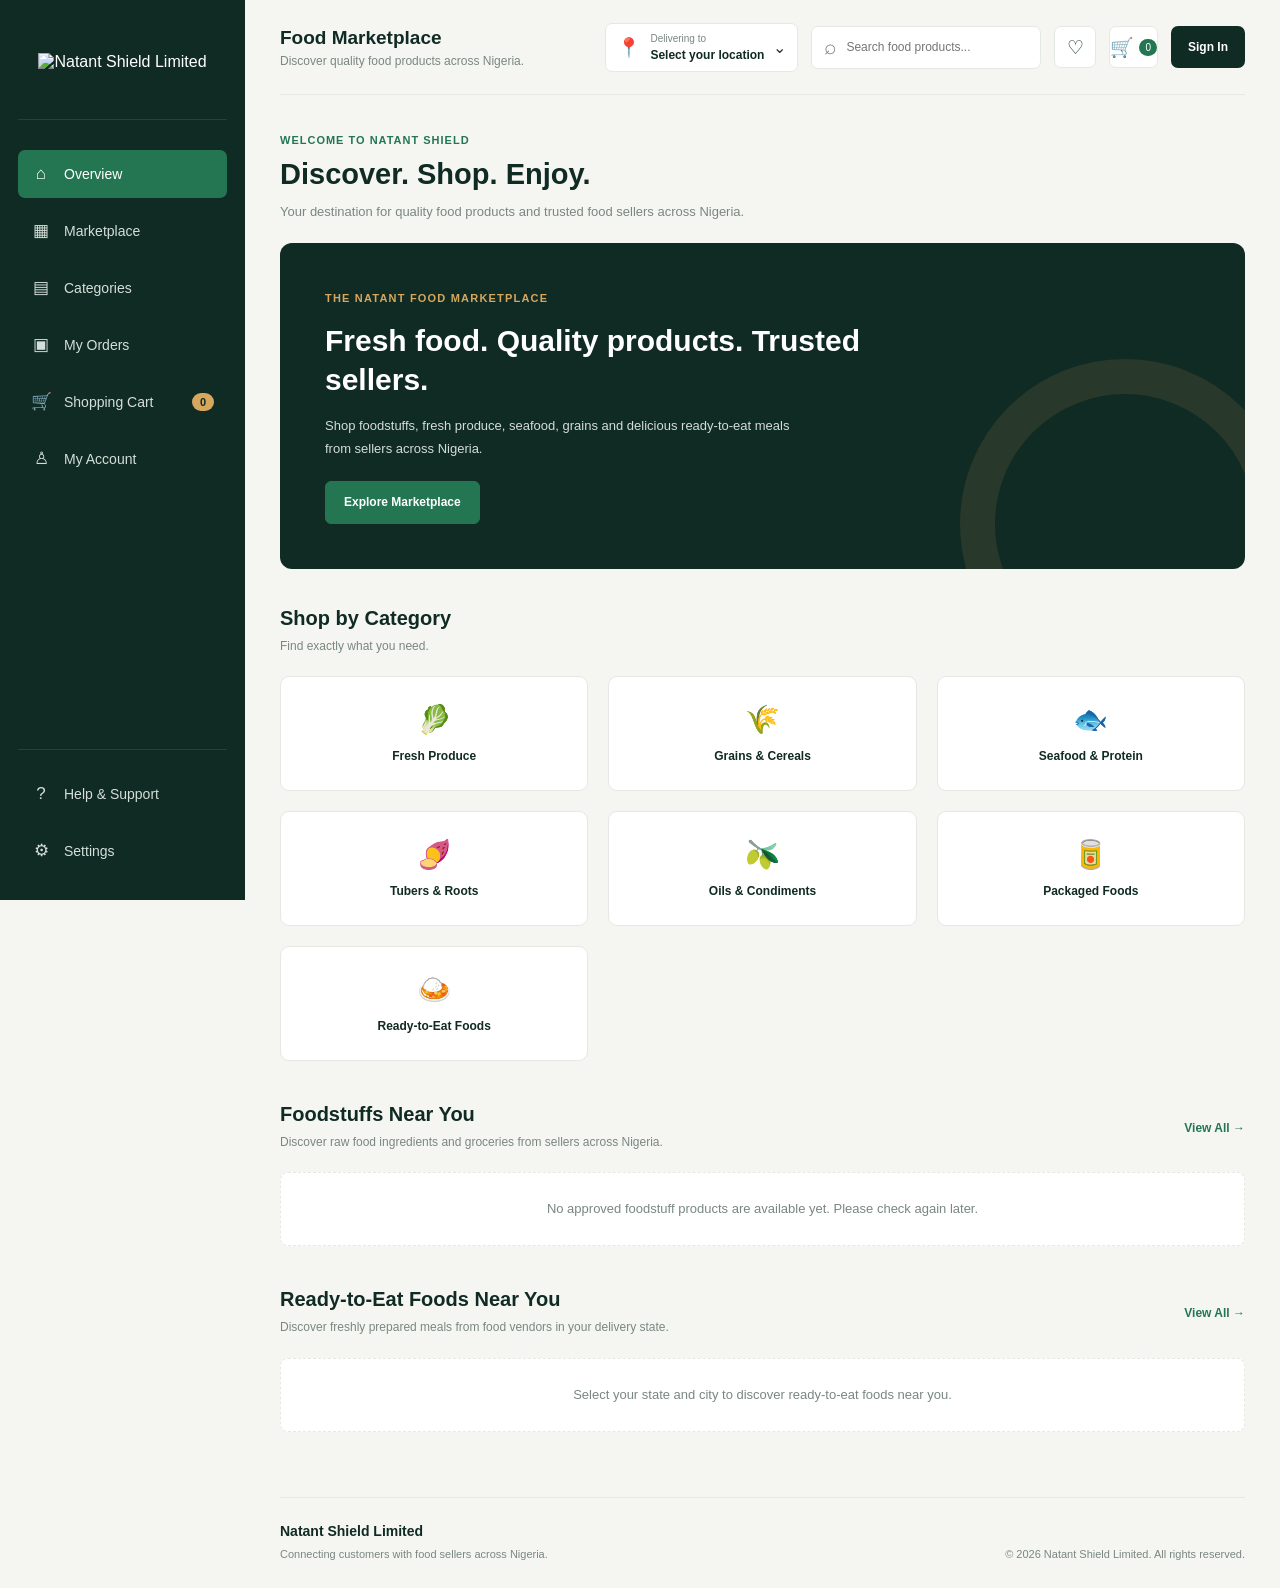
==== index.html @ 975fc5e2 "first commit" ====
<!DOCTYPE html>
<html lang="en">

<head>
    <meta charset="UTF-8">
    <meta name="viewport" content="width=device-width, initial-scale=1.0">

    <meta
        name="description"
        content="Natant Shield Limited connects customers with food sellers across Nigeria."
    >

    <title>Natant Shield Limited | Food Marketplace</title>

    <link rel="stylesheet" href="Shared/style.css">
</head>

<body>

    <!-- =====================================
         SIDEBAR
    ====================================== -->

    <aside class="sidebar" id="sidebar">

        <div class="logo">
            <a href="index.html">
                <img
                    src="assets/logo.png"
                    alt="Natant Shield Limited"
                >
            </a>
        </div>


        <nav class="sidebar-navigation">

            <a href="#home" class="nav-link active">
                <span>⌂</span>
                Overview
            </a>

            <a href="#marketplace" class="nav-link">
                <span>▦</span>
                Marketplace
            </a>

            <a href="#categories" class="nav-link">
                <span>▤</span>
                Categories
            </a>

            <a href="#orders" class="nav-link">
                <span>▣</span>
                My Orders
            </a>

            <a href="#cart" class="nav-link">
                <span>🛒</span>
                Shopping Cart
                <span class="cart-count" id="sidebarCartCount">0</span>
            </a>

            <a href="#account" class="nav-link">
                <span>♙</span>
                My Account
            </a>

        </nav>


        <div class="sidebar-bottom">

            <a href="#help" class="nav-link">
                <span>?</span>
                Help & Support
            </a>

            <a href="#settings" class="nav-link">
                <span>⚙</span>
                Settings
            </a>

        </div>

    </aside>



    <!-- =====================================
         MAIN CONTENT
    ====================================== -->

    <main class="main-content" id="home">


        <!-- =================================
             TOPBAR
        ================================== -->

        <header class="topbar">

            <div class="topbar-heading">

                <h2>Food Marketplace</h2>

                <p>
                    Discover quality food products across Nigeria.
                </p>

            </div>


            <div class="topbar-actions">


                <!-- DELIVERY LOCATION -->

                <button
                    type="button"
                    class="location-button"
                    id="locationButton"
                >

                    <span class="location-icon">📍</span>

                    <span class="location-information">

                        <small>Delivering to</small>

                        <strong id="currentLocationText">
                            Select location
                        </strong>

                    </span>

                    <span>⌄</span>

                </button>


                <!-- SEARCH -->

                <div class="search-box">

                    <span>⌕</span>

                    <input
                        type="search"
                        id="searchInput"
                        placeholder="Search food products..."
                        autocomplete="off"
                    >

                </div>


                <!-- WISHLIST -->

                <button
                    type="button"
                    class="icon-button"
                    id="wishlistButton"
                    aria-label="Wishlist"
                >
                    ♡
                </button>


                <!-- CART -->

                <button
                    type="button"
                    class="cart-button"
                    id="cartButton"
                >

                    🛒

                    <span id="cartCount">0</span>

                </button>


                <!-- ACCOUNT -->

                <button
                    type="button"
                    class="account-button"
                    id="accountButton"
                >
                    Sign In
                </button>


            </div>

        </header>



        <!-- =================================
             LOCATION SELECTION
        ================================== -->

        <section
            class="location-panel"
            id="locationPanel"
            hidden
        >

            <div class="location-panel-heading">

                <div>

                    <h2>Choose Your Delivery Location</h2>

                    <p>
                        Select where you want your food delivered.
                    </p>

                </div>

                <button
                    type="button"
                    id="closeLocationPanel"
                    aria-label="Close location panel"
                >
                    ✕
                </button>

            </div>


            <div class="location-form">

                <div class="form-group">

                    <label for="locationState">
                        State
                    </label>

                    <select id="locationState">

                        <option value="">
                            Select your state
                        </option>

                    </select>

                </div>


                <div class="form-group">

                    <label for="locationCity">
                        City / Town
                    </label>

                    <input
                        type="text"
                        id="locationCity"
                        placeholder="Enter your city or town"
                    >

                </div>


                <button
                    type="button"
                    class="primary-button"
                    id="saveLocationButton"
                >
                    Save Location
                </button>


                <button
                    type="button"
                    class="secondary-button"
                    id="detectLocationButton"
                >
                    📍 Detect My Location
                </button>

            </div>


            <p
                id="locationMessage"
                class="location-message"
            ></p>


            <p class="location-privacy-note">

                Your location will only be accessed with your permission.
                You can also enter your delivery destination manually.

            </p>

        </section>



        <!-- =================================
             SEARCH RESULTS
        ================================== -->

        <section
            class="search-results page-section"
            id="searchResults"
            hidden
        >

            <div class="section-heading">

                <div>

                    <h2>Search Results</h2>

                    <p id="searchMessage">
                        Products matching your search.
                    </p>

                </div>

                <button
                    type="button"
                    class="text-button"
                    id="clearSearchButton"
                >
                    Clear Search
                </button>

            </div>


            <div
                class="product-grid"
                id="searchProductGrid"
            ></div>


            <p
                class="empty-message"
                id="searchEmptyMessage"
                hidden
            >
                No matching food products were found.
            </p>

        </section>



        <!-- =================================
             CATEGORY RESULTS
        ================================== -->

        <section
            class="category-results page-section"
            id="categoryResults"
            hidden
        >

            <button
                type="button"
                class="back-button"
                id="backButton"
            >
                ← Back to Marketplace
            </button>


            <div class="section-heading">

                <div>

                    <h2 id="categoryTitle">
                        Food Category
                    </h2>

                    <p id="categoryDescription"></p>

                </div>

            </div>


            <div
                class="product-grid"
                id="categoryProductGrid"
            ></div>


            <p
                class="empty-message"
                id="categoryEmptyMessage"
                hidden
            >
                There are currently no products in this category.
            </p>

        </section>



        <!-- =================================
             PRODUCT DETAILS
        ================================== -->

        <section
            class="product-details page-section"
            id="productDetails"
            hidden
        >

            <button
                type="button"
                class="back-button"
                id="backFromDetails"
            >
                ← Back to Marketplace
            </button>


            <div class="details-container">

                <div
                    class="details-image"
                    id="detailsImage"
                ></div>


                <div class="details-information">

                    <span class="details-label">
                        PRODUCT INFORMATION
                    </span>


                    <h1 id="detailsName"></h1>


                    <h2 id="detailsPrice"></h2>


                    <p id="detailsDescription"></p>


                    <div class="seller-information">

                        <span>Sold by</span>

                        <strong id="detailsSeller"></strong>

                    </div>


                    <div class="seller-information">

                        <span>Seller's location</span>

                        <strong id="detailsLocation"></strong>

                    </div>


                    <div class="quantity-area">

                        <label for="productQuantity">
                            Quantity
                        </label>

                        <input
                            type="number"
                            id="productQuantity"
                            min="1"
                            value="1"
                        >

                    </div>


                    <button
                        type="button"
                        class="primary-button"
                        id="addToCartButton"
                    >
                        Add to Cart
                    </button>


                    <button
                        type="button"
                        class="secondary-button"
                        id="visitSellerShopButton"
                    >
                        Visit Seller's Shop
                    </button>


                    <p
                        id="cartFeedback"
                        class="cart-feedback"
                    ></p>

                </div>

            </div>

        </section>



        <!-- =================================
             SHOPPING CART
        ================================== -->

        <section
            class="cart-page page-section"
            id="cartPage"
            hidden
        >

            <button
                type="button"
                class="back-button"
                id="backFromCart"
            >
                ← Back to Marketplace
            </button>


            <h2>Shopping Cart</h2>


            <p class="page-description">
                Review the food products you have selected.
            </p>


            <div id="cartItems"></div>


            <div id="cartSummary"></div>

        </section>



        <!-- =================================
             CHECKOUT
        ================================== -->

        <section
            class="checkout-page page-section"
            id="checkoutPage"
            hidden
        >

            <button
                type="button"
                class="back-button"
                id="backFromCheckout"
            >
                ← Back to Shopping Cart
            </button>


            <h2>Checkout</h2>


            <p class="page-description">
                Provide your details to continue with your order.
            </p>


            <form
                id="checkoutForm"
                class="checkout-layout"
            >

                <div class="checkout-form-card">

                    <h3>Customer Information</h3>


                    <label for="customerName">
                        Full Name
                    </label>

                    <input
                        type="text"
                        id="customerName"
                        required
                        placeholder="Enter your full name"
                    >


                    <label for="customerPhone">
                        Phone Number
                    </label>

                    <input
                        type="tel"
                        id="customerPhone"
                        required
                        placeholder="Enter your phone number"
                    >


                    <h3 class="delivery-heading">
                        Delivery Address
                    </h3>


                    <label for="deliveryState">
                        Delivery State
                    </label>

                    <select
                        id="deliveryState"
                        required
                    >

                        <option value="">
                            Select your state
                        </option>

                    </select>


                    <label for="deliveryCity">
                        City / Town
                    </label>

                    <input
                        type="text"
                        id="deliveryCity"
                        required
                        placeholder="Enter your city or town"
                    >


                    <label for="deliveryAddress">
                        Full Delivery Address
                    </label>

                    <textarea
                        id="deliveryAddress"
                        rows="4"
                        required
                        placeholder="Enter your delivery address"
                    ></textarea>


                    <button
                        type="submit"
                        class="primary-button place-order-button"
                    >
                        Continue with Order
                    </button>


                    <p
                        id="checkoutMessage"
                        class="checkout-message"
                    ></p>

                </div>



                <!-- ORDER SUMMARY -->

                <div class="checkout-summary-card">

                    <h3>Order Summary</h3>


                    <div id="checkoutOrderItems"></div>


                    <div id="checkoutOrderTotal"></div>


                    <div class="waybill-notice">

                        <strong>Delivery Charge</strong>

                        <p>
                            The delivery charge will be calculated
                            using Natant Shield's delivery pricing rules.
                        </p>

                        <span>
                            Delivery charge: Pending calculation
                        </span>

                    </div>

                </div>

            </form>

        </section>



        <!-- =================================
             ORDER CONFIRMATION
        ================================== -->

        <section
            class="order-confirmation-page page-section"
            id="orderConfirmationPage"
            hidden
        >

            <div class="order-confirmation-card">

                <div class="confirmation-icon">
                    ✓
                </div>


                <h2>Order Details Received</h2>


                <p id="orderConfirmationMessage"></p>


                <p class="confirmation-note">
                    Your order will be processed according to
                    Natant Shield's order and delivery procedures.
                </p>


                <button
                    type="button"
                    class="primary-button"
                    id="continueAfterOrder"
                >
                    Continue Shopping
                </button>

            </div>

        </section>



        <!-- =================================
             HOMEPAGE
        ================================== -->

        <div id="homepageContent">


            <!-- WELCOME SECTION -->

            <section class="welcome" id="welcomeSection">

                <div>

                    <span class="welcome-label">
                        WELCOME TO NATANT SHIELD
                    </span>


                    <h1>
                        Discover. Shop. Enjoy.
                    </h1>


                    <p>
                        Your destination for quality food products
                        and trusted food sellers across Nigeria.
                    </p>

                </div>

            </section>



            <!-- HERO SECTION -->

            <section class="hero" id="heroSection">

                <div class="hero-text">

                    <span>
                        THE NATANT FOOD MARKETPLACE
                    </span>


                    <h1>
                        Fresh food. Quality products. Trusted sellers.
                    </h1>


                    <p>
                        Shop foodstuffs, fresh produce, seafood,
                        grains and delicious ready-to-eat meals
                        from sellers across Nigeria.
                    </p>


                    <button
                        type="button"
                        class="primary-button"
                        id="exploreButton"
                    >
                        Explore Marketplace
                    </button>

                </div>

            </section>



            <!-- =================================
                 FOOD CATEGORIES
            ================================== -->

            <section
                class="categories"
                id="categories"
            >

                <div class="section-heading">

                    <div>

                        <h2>Shop by Category</h2>

                        <p>
                            Find exactly what you need.
                        </p>

                    </div>

                </div>


                <div class="category-grid">


                    <button
                        type="button"
                        class="category-card"
                        data-category="Fresh Produce"
                    >

                        <span>🥬</span>

                        <h3>Fresh Produce</h3>

                    </button>



                    <button
                        type="button"
                        class="category-card"
                        data-category="Grains & Cereals"
                    >

                        <span>🌾</span>

                        <h3>Grains & Cereals</h3>

                    </button>



                    <button
                        type="button"
                        class="category-card"
                        data-category="Seafood & Protein"
                    >

                        <span>🐟</span>

                        <h3>Seafood & Protein</h3>

                    </button>



                    <button
                        type="button"
                        class="category-card"
                        data-category="Tubers & Roots"
                    >

                        <span>🍠</span>

                        <h3>Tubers & Roots</h3>

                    </button>



                    <button
                        type="button"
                        class="category-card"
                        data-category="Oils & Condiments"
                    >

                        <span>🫒</span>

                        <h3>Oils & Condiments</h3>

                    </button>



                    <button
                        type="button"
                        class="category-card"
                        data-category="Packaged Foods"
                    >

                        <span>🥫</span>

                        <h3>Packaged Foods</h3>

                    </button>



                    <button
                        type="button"
                        class="category-card"
                        data-category="Ready-to-Eat Foods"
                    >

                        <span>🍛</span>

                        <h3>Ready-to-Eat Foods</h3>

                    </button>


                </div>

            </section>



            <!-- =================================
                 FOODSTUFFS NEAR YOU
                 RAW FOOD PRODUCTS
            ================================== -->

            <section
                class="featured"
                id="foodstuffsSection"
            >

                <div class="section-heading">

                    <div>

                        <h2>Foodstuffs Near You</h2>

                        <p>
                            Discover raw food ingredients and groceries
                            from sellers across Nigeria.
                        </p>

                    </div>


                    <button
                        type="button"
                        class="text-button"
                        id="viewAllFoodstuffs"
                    >
                        View All →
                    </button>

                </div>


                <div
                    class="product-grid"
                    id="foodstuffsProductGrid"
                >

                    <!-- PRODUCTS WILL BE LOADED HERE -->

                </div>


                <p
                    class="empty-message"
                    id="foodstuffsEmptyMessage"
                    hidden
                >
                    No foodstuffs are currently available.
                </p>

            </section>



            <!-- =================================
                 READY-TO-EAT FOODS
                 SAME-STATE SELLERS ONLY
            ================================== -->

            <section
                class="ready-foods-section"
                id="readyFoodsSection"
            >

                <div class="section-heading">

                    <div>

                        <h2>Ready-to-Eat Foods Near You</h2>

                        <p>
                            Discover freshly prepared meals
                            from food vendors in your delivery state.
                        </p>

                    </div>


                    <button
                        type="button"
                        class="text-button"
                        id="viewAllReadyFoods"
                    >
                        View All →
                    </button>

                </div>


                <div
                    class="product-grid"
                    id="readyFoodsProductGrid"
                >

                    <!-- READY-TO-EAT PRODUCTS WILL BE LOADED HERE -->

                </div>


                <p
                    class="empty-message"
                    id="readyFoodsEmptyMessage"
                >

                    Select your delivery location to discover
                    available ready-to-eat foods.

                </p>

            </section>


        </div>


        <!-- =================================
             FOOTER
        ================================== -->

        <footer class="main-footer">

            <div>

                <h3>Natant Shield Limited</h3>

                <p>
                    Connecting customers with food sellers across Nigeria.
                </p>

            </div>


            <p>
                &copy; 2026 Natant Shield Limited.
                All rights reserved.
            </p>

        </footer>


    </main>



    <!-- =====================================
         JAVASCRIPT FILES
    ====================================== -->

    <script src="Shared/data.js"></script>

    <script src="Shared/script.js"></script>

</body>

</html>
---- Shared/style.css ----
/* =========================================
   NATANT SHIELD LIMITED
   MAIN WEBSITE STYLESHEET
========================================= */


/* =========================================
   1. GLOBAL SETTINGS
========================================= */

* {
    margin: 0;
    padding: 0;
    box-sizing: border-box;
}

:root {
    --primary: #102A24;
    --secondary: #247653;
    --secondary-dark: #195C40;
    --gold: #D6A75D;

    --background: #F5F6F2;
    --white: #FFFFFF;
    --text: #26352F;
    --muted: #7A8780;
    --border: #E5E9E4;

    --danger: #C74B4B;

    --sidebar-width: 245px;
}

body {
    font-family: Arial, Helvetica, sans-serif;
    background: var(--background);
    color: var(--text);
    min-height: 100vh;
}

button,
input,
select,
textarea {
    font-family: inherit;
    font-size: inherit;
}

button {
    cursor: pointer;
}

button:focus-visible,
input:focus-visible,
select:focus-visible,
textarea:focus-visible,
a:focus-visible {
    outline: 2px solid var(--secondary);
    outline-offset: 3px;
}

a {
    text-decoration: none;
    color: inherit;
}

img {
    max-width: 100%;
}


/* =========================================
   2. SIDEBAR
========================================= */

.sidebar {
    width: var(--sidebar-width);
    height: 100vh;

    position: fixed;
    top: 0;
    left: 0;

    background: var(--primary);
    color: var(--white);

    display: flex;
    flex-direction: column;

    padding: 25px 18px;

    z-index: 100;
}

.logo {
    min-height: 95px;
    display: flex;
    align-items: center;
    justify-content: center;

    border-bottom: 1px solid rgba(255,255,255,0.1);

    margin-bottom: 30px;
    padding-bottom: 20px;
}

.logo img {
    width: 155px;
    max-height: 75px;
    object-fit: contain;
}

.sidebar-navigation {
    display: flex;
    flex-direction: column;
    gap: 8px;
}

.nav-link {
    display: flex;
    align-items: center;
    gap: 13px;

    padding: 14px 13px;

    border-radius: 7px;

    color: #D5DFD9;

    font-size: 14px;

    transition: 0.2s ease;
}

.nav-link span:first-child {
    width: 20px;
    text-align: center;
    font-size: 17px;
}

.nav-link:hover {
    background: rgba(255,255,255,0.08);
    color: var(--white);
}

.nav-link.active {
    background: var(--secondary);
    color: var(--white);
}

.cart-count {
    margin-left: auto;

    background: var(--gold);
    color: var(--primary);

    border-radius: 20px;

    padding: 3px 8px;

    font-size: 11px;
    font-weight: bold;
}

.sidebar-bottom {
    margin-top: auto;

    display: flex;
    flex-direction: column;
    gap: 8px;

    border-top: 1px solid rgba(255,255,255,0.1);

    padding-top: 20px;
}


/* =========================================
   3. MAIN CONTENT
========================================= */

.main-content {
    margin-left: var(--sidebar-width);
    min-height: 100vh;
    padding: 0 35px;
}

.page-section {
    padding-top: 25px;
}

[hidden] {
    display: none !important;
}


/* =========================================
   4. TOPBAR
========================================= */

.topbar {
    min-height: 95px;

    display: flex;
    align-items: center;
    justify-content: space-between;

    gap: 20px;

    border-bottom: 1px solid var(--border);

    background: var(--background);
}

.topbar-heading h2 {
    color: var(--primary);
    font-size: 19px;
    margin-bottom: 5px;
}

.topbar-heading p {
    font-size: 12px;
    color: var(--muted);
}

.topbar-actions {
    display: flex;
    align-items: center;
    gap: 13px;
}


/* =========================================
   5. LOCATION BUTTON
========================================= */

.location-button {
    display: flex;
    align-items: center;
    gap: 9px;

    padding: 9px 11px;

    background: var(--white);

    border: 1px solid var(--border);
    border-radius: 7px;

    color: var(--text);
}

.location-icon {
    font-size: 19px;
}

.location-information {
    display: flex;
    flex-direction: column;
    align-items: flex-start;
    gap: 4px;
}

.location-information small {
    color: var(--muted);
    font-size: 10px;
}

.location-information strong {
    font-size: 12px;
    color: var(--primary);
    max-width: 120px;
    overflow: hidden;
    text-overflow: ellipsis;
    white-space: nowrap;
}


/* =========================================
   6. SEARCH BOX
========================================= */

.search-box {
    width: 230px;
    height: 43px;

    display: flex;
    align-items: center;
    gap: 9px;

    background: var(--white);

    border: 1px solid var(--border);
    border-radius: 7px;

    padding: 0 12px;
}

.search-box span {
    font-size: 21px;
    color: var(--muted);
}

.search-box input {
    width: 100%;
    height: 100%;

    border: none;
    outline: none;

    background: transparent;

    color: var(--text);
    font-size: 12px;
}

.search-box input:focus-visible {
    outline: none;
}


/* =========================================
   7. TOPBAR BUTTONS
========================================= */

.icon-button,
.cart-button {
    height: 42px;
    min-width: 42px;

    background: var(--white);

    border: 1px solid var(--border);
    border-radius: 7px;

    font-size: 19px;
    color: var(--primary);
}

.icon-button:hover,
.cart-button:hover {
    border-color: var(--secondary);
}

.cart-button {
    display: flex;
    align-items: center;
    justify-content: center;
    gap: 5px;
}

.cart-button span {
    background: var(--secondary);
    color: var(--white);

    padding: 3px 6px;

    border-radius: 20px;
    font-size: 10px;
}

.account-button {
    height: 42px;

    padding: 0 17px;

    background: var(--primary);
    color: var(--white);

    border: none;
    border-radius: 7px;

    font-size: 12px;
    font-weight: bold;
}

.account-button:hover {
    background: var(--secondary);
}


/* =========================================
   8. LOCATION PANEL
========================================= */

.location-panel {
    margin-top: 20px;

    padding: 25px;

    background: var(--white);

    border: 1px solid var(--border);
    border-radius: 10px;
}

.location-panel-heading {
    display: flex;
    align-items: flex-start;
    justify-content: space-between;
    gap: 15px;
}

.location-panel-heading h2 {
    color: var(--primary);
    font-size: 19px;
    margin-bottom: 8px;
}

.location-panel-heading p {
    color: var(--muted);
    font-size: 13px;
}

.location-panel-heading button {
    border: none;
    background: transparent;
    font-size: 19px;
    color: var(--muted);
}

.location-form {
    display: flex;
    flex-wrap: wrap;
    align-items: flex-end;
    gap: 13px;
    margin-top: 22px;
}

.form-group {
    flex: 1;
    min-width: 170px;

    display: flex;
    flex-direction: column;
    gap: 8px;
}

.form-group label {
    font-size: 12px;
    font-weight: bold;
}

.form-group input,
.form-group select {
    width: 100%;
    height: 43px;

    padding: 0 12px;

    border: 1px solid var(--border);
    border-radius: 6px;

    background: var(--white);
}

.location-message {
    margin-top: 12px;
    font-size: 12px;
}

.location-privacy-note {
    color: var(--muted);
    font-size: 11px;
    margin-top: 15px;
}


/* =========================================
   9. GENERAL BUTTONS
========================================= */

.primary-button,
.secondary-button {
    min-height: 43px;

    padding: 0 18px;

    border-radius: 6px;

    font-size: 12px;
    font-weight: bold;

    transition: 0.2s ease;
}

.primary-button {
    background: var(--secondary);
    color: var(--white);
    border: 1px solid var(--secondary);
}

.primary-button:hover {
    background: var(--secondary-dark);
    border-color: var(--secondary-dark);
}

.secondary-button {
    background: var(--white);
    color: var(--primary);
    border: 1px solid var(--border);
}

.secondary-button:hover {
    border-color: var(--secondary);
    color: var(--secondary);
}

.text-button {
    border: none;
    background: transparent;
    color: var(--secondary);

    font-size: 12px;
    font-weight: bold;
}

.text-button:hover {
    color: var(--secondary-dark);
}

.back-button {
    border: none;
    background: transparent;

    color: var(--secondary);

    font-size: 13px;
    font-weight: bold;

    margin-bottom: 22px;
}

.back-button:hover {
    color: var(--secondary-dark);
}


/* =========================================
   10. WELCOME SECTION
========================================= */

.welcome {
    padding: 35px 0 20px;
}

.welcome-label {
    color: var(--secondary);
    font-size: 11px;
    font-weight: bold;
    letter-spacing: 1px;
}

.welcome h1 {
    color: var(--primary);

    font-size: 29px;

    margin: 10px 0;
}

.welcome p {
    color: var(--muted);
    font-size: 13px;
    line-height: 1.7;
}


/* =========================================
   11. HERO SECTION
========================================= */

.hero {
    min-height: 280px;

    background: var(--primary);

    border-radius: 12px;

    padding: 45px;

    display: flex;
    align-items: center;

    overflow: hidden;

    position: relative;
}

.hero::after {
    content: "";

    position: absolute;

    width: 260px;
    height: 260px;

    border: 35px solid rgba(214,167,93,0.12);

    border-radius: 50%;

    right: -45px;
    bottom: -120px;
}

.hero-text {
    max-width: 570px;
    position: relative;
    z-index: 1;
}

.hero-text > span {
    color: var(--gold);
    font-size: 11px;
    font-weight: bold;
    letter-spacing: 1.2px;
}

.hero-text h1 {
    color: var(--white);

    font-size: 30px;
    line-height: 1.3;

    margin: 15px 0;
}

.hero-text p {
    color: #D4DDD8;

    font-size: 13px;
    line-height: 1.8;

    max-width: 470px;

    margin-bottom: 20px;
}


/* =========================================
   12. SECTION HEADINGS
========================================= */

.section-heading {
    display: flex;
    align-items: center;
    justify-content: space-between;

    gap: 15px;

    margin-bottom: 20px;
}

.section-heading h2 {
    color: var(--primary);
    font-size: 20px;
    margin-bottom: 7px;
}

.section-heading p {
    color: var(--muted);
    font-size: 12px;
    line-height: 1.6;
}


/* =========================================
   13. FOOD CATEGORIES
========================================= */

.categories {
    padding-top: 38px;
}

.category-grid {
    display: grid;

    /* Three categories side by side */
    grid-template-columns: repeat(3, minmax(0, 3fr));

    gap: 15px;
}

.category-card {
    min-height: 115px;

    padding: 18px 10px;

    display: flex;
    flex-direction: column;
    align-items: center;
    justify-content: center;

    gap: 12px;

    background: var(--white);

    border: 1px solid var(--border);
    border-radius: 9px;

    transition: 0.2s ease;
}

.category-card:hover {
    border-color: var(--secondary);

    transform: translateY(-3px);

    box-shadow: 0 5px 15px rgba(16,42,36,0.06);
}

/* Category icons */
.category-card .category-icon {
    font-size: 28px;
}

/* Category names */
.category-card span:not(.category-icon) {
    color: var(--primary);
    font-size: 12px;
    font-weight: bold;
    text-align: center;
    line-height: 1.4;
}


/* =========================================
   14. FEATURED PRODUCTS
========================================= */

.featured,
.ready-foods-section {
    padding-top: 42px;
}

.product-grid {
    display: grid;

    grid-template-columns: repeat(4, minmax(0, 1fr));

    gap: 17px;
}


/* =========================================
   15. PRODUCT CARDS
========================================= */

.product-card {
    background: var(--white);

    border: 1px solid var(--border);
    border-radius: 9px;

    overflow: hidden;

    padding-bottom: 15px;

    cursor: pointer;

    transition: 0.2s ease;
}

.product-card:hover {
    transform: translateY(-3px);

    box-shadow: 0 6px 18px rgba(16,42,36,0.07);

    border-color: #D5DFD8;
}

.product-image {
    height: 150px;

    display: flex;
    align-items: center;
    justify-content: center;

    background: #EAF0E9;

    font-size: 55px;

    overflow: hidden;
}

.product-image img {
    width: 100%;
    height: 100%;

    object-fit: cover;
}

.product-card h3 {
    color: var(--primary);

    font-size: 14px;

    margin: 13px 12px 7px;
}

.product-card p {
    color: var(--muted);

    font-size: 11px;

    margin: 0 12px 10px;
}

.product-card strong {
    display: block;

    color: var(--secondary);

    font-size: 15px;

    margin: 0 12px;
}


/* =========================================
   16. EMPTY PRODUCT MESSAGES
========================================= */

.empty-message {
    padding: 25px 15px;

    text-align: center;

    color: var(--muted);

    font-size: 13px;

    background: var(--white);

    border: 1px dashed var(--border);
    border-radius: 8px;

    line-height: 1.7;
}


/* =========================================
   17. PRODUCT DETAILS
========================================= */

.details-container {
    display: grid;

    grid-template-columns: 1fr 1fr;

    gap: 35px;

    background: var(--white);

    border: 1px solid var(--border);
    border-radius: 10px;

    padding: 25px;
}

.details-image {
    min-height: 300px;

    display: flex;
    align-items: center;
    justify-content: center;

    background: #EAF0E9;

    border-radius: 8px;

    font-size: 90px;

    overflow: hidden;
}

.details-image img {
    width: 100%;
    height: 100%;

    max-height: 400px;

    object-fit: cover;
}

.details-information {
    display: flex;
    flex-direction: column;
    align-items: flex-start;
    gap: 13px;
}

.details-label {
    color: var(--secondary);
    font-size: 10px;
    font-weight: bold;
    letter-spacing: 1px;
}

.details-information h1 {
    color: var(--primary);
    font-size: 25px;
}

.details-information h2 {
    color: var(--secondary);
    font-size: 22px;
}

.details-information > p {
    color: var(--muted);
    font-size: 13px;
    line-height: 1.7;
}

.seller-information {
    width: 100%;

    display: flex;
    flex-direction: column;
    gap: 6px;

    padding: 12px 0;

    border-bottom: 1px solid var(--border);
}

.seller-information span {
    color: var(--muted);
    font-size: 11px;
}

.seller-information strong {
    color: var(--primary);
    font-size: 13px;
}

.quantity-area {
    display: flex;
    flex-direction: column;
    gap: 7px;
}

.quantity-area label {
    font-size: 12px;
    font-weight: bold;
}

.quantity-area input {
    width: 90px;
    height: 40px;

    padding: 0 10px;

    border: 1px solid var(--border);
    border-radius: 6px;
}

.cart-feedback {
    font-size: 12px;
    color: var(--secondary);
}


/* =========================================
   18. SHOPPING CART
========================================= */

.cart-page h2,
.checkout-page h2 {
    color: var(--primary);
    font-size: 23px;
    margin-bottom: 10px;
}

.page-description {
    color: var(--muted);
    font-size: 13px;
    margin-bottom: 25px;
}

#cartItems {
    display: flex;
    flex-direction: column;
    gap: 12px;
}

.cart-item {
    display: flex;
    align-items: center;
    justify-content: space-between;
    gap: 15px;

    padding: 18px;

    background: var(--white);

    border: 1px solid var(--border);
    border-radius: 8px;
}

.cart-item h3 {
    font-size: 14px;
    color: var(--primary);
}

.cart-item p {
    color: var(--muted);
    font-size: 12px;
    margin-top: 6px;
}

.cart-item strong {
    color: var(--secondary);
    font-size: 14px;
}

#cartSummary {
    margin-top: 20px;
    padding: 20px;

    background: var(--white);

    border: 1px solid var(--border);
    border-radius: 8px;
}


/* =========================================
   19. CHECKOUT
========================================= */

.checkout-layout {
    display: grid;

    grid-template-columns: 1.4fr 1fr;

    gap: 20px;

    align-items: start;
}

.checkout-form-card,
.checkout-summary-card {
    padding: 22px;

    background: var(--white);

    border: 1px solid var(--border);
    border-radius: 9px;
}

.checkout-form-card h3,
.checkout-summary-card h3 {
    color: var(--primary);
    font-size: 16px;
    margin-bottom: 20px;
}

.checkout-form-card label {
    display: block;

    color: var(--text);

    font-size: 12px;
    font-weight: bold;

    margin-bottom: 8px;
}

.checkout-form-card input,
.checkout-form-card select,
.checkout-form-card textarea {
    width: 100%;

    border: 1px solid var(--border);
    border-radius: 6px;

    padding: 12px;

    margin-bottom: 17px;

    background: var(--white);

    font-size: 12px;
}

.checkout-form-card input,
.checkout-form-card select {
    height: 43px;
}

.checkout-form-card textarea {
    resize: vertical;
}

.delivery-heading {
    margin-top: 15px;
}

.place-order-button {
    width: 100%;
    margin-top: 8px;
}

.checkout-message {
    margin-top: 12px;
    font-size: 12px;
}

.waybill-notice {
    margin-top: 20px;

    padding: 15px;

    background: #F5F6F2;

    border-radius: 7px;
}

.waybill-notice strong {
    color: var(--primary);
    font-size: 13px;
}

.waybill-notice p {
    color: var(--muted);

    font-size: 11px;
    line-height: 1.7;

    margin: 10px 0;
}

.waybill-notice span {
    color: var(--secondary);

    font-size: 12px;
    font-weight: bold;
}


/* =========================================
   20. ORDER CONFIRMATION
========================================= */

.order-confirmation-page {
    padding-top: 50px;
}

.order-confirmation-card {
    max-width: 520px;

    margin: 0 auto;

    padding: 35px;

    background: var(--white);

    border: 1px solid var(--border);
    border-radius: 10px;

    text-align: center;
}

.confirmation-icon {
    width: 65px;
    height: 65px;

    display: flex;
    align-items: center;
    justify-content: center;

    margin: 0 auto 20px;

    border-radius: 50%;

    background: #E7F2EA;
    color: var(--secondary);

    font-size: 30px;
}

.order-confirmation-card h2 {
    color: var(--primary);
    margin-bottom: 12px;
}

.order-confirmation-card p {
    color: var(--muted);

    font-size: 13px;
    line-height: 1.7;
}

.confirmation-note {
    margin: 15px 0 20px;
}


/* =========================================
   21. SEARCH AND CATEGORY RESULTS
========================================= */

.search-results,
.category-results {
    padding-top: 25px;
}

.search-results .product-grid,
.category-results .product-grid {
    margin-top: 20px;
}


/* =========================================
   22. FOOTER
========================================= */

.main-footer {
    display: flex;
    align-items: flex-end;
    justify-content: space-between;

    gap: 20px;

    margin-top: 65px;

    padding: 25px 0;

    border-top: 1px solid var(--border);
}

.main-footer h3 {
    color: var(--primary);
    font-size: 14px;
    margin-bottom: 7px;
}

.main-footer p {
    color: var(--muted);
    font-size: 11px;
    line-height: 1.6;
}


/* =========================================
   23. TABLET RESPONSIVENESS
========================================= */

@media (max-width: 1100px) {

    :root {
        --sidebar-width: 210px;
    }

    .main-content {
        padding: 0 22px;
    }

    .topbar {
        align-items: flex-start;
        flex-direction: column;
        justify-content: center;

        padding: 20px 0;
    }

    .topbar-actions {
        width: 100%;
        flex-wrap: wrap;
    }

    .product-grid {
        grid-template-columns: repeat(3, minmax(0, 1fr));
    }

    .category-grid {
        grid-template-columns: repeat(3, minmax(0, 1fr));
    }

}


/* =========================================
   24. SMALL TABLETS
========================================= */

@media (max-width: 800px) {

    :root {
        --sidebar-width: 75px;
    }

    .sidebar {
        padding: 20px 10px;
    }

    .logo {
        min-height: 65px;
        margin-bottom: 20px;
    }

    .logo img {
        width: 48px;
    }

    .nav-link {
        justify-content: center;
        padding: 14px 5px;
        font-size: 0;
    }

    .nav-link span:first-child {
        font-size: 20px;
    }

    .nav-link .cart-count {
        display: none;
    }

    .sidebar-bottom .nav-link {
        font-size: 0;
    }

    .main-content {
        padding: 0 18px;
    }

    .product-grid {
        grid-template-columns: repeat(2, minmax(0, 1fr));
    }

    .details-container {
        grid-template-columns: 1fr;
    }

    .checkout-layout {
        grid-template-columns: 1fr;
    }

}


/* =========================================
   25. MOBILE RESPONSIVENESS
========================================= */

@media (max-width: 600px) {

    :root {
        --sidebar-width: 0px;
    }

    .sidebar {
        display: none;
    }

    .main-content {
        margin-left: 0;
        padding: 0 15px;
    }

    .topbar {
        min-height: auto;
        padding: 17px 0;

        gap: 15px;
    }

    .topbar-heading h2 {
        font-size: 17px;
    }

    .topbar-actions {
        display: grid;

        grid-template-columns: 1fr 1fr;

        gap: 10px;
    }

    .location-button {
        grid-column: 1 / -1;
        justify-content: flex-start;
    }

    .search-box {
        width: 100%;
        grid-column: 1 / -1;
    }

    .account-button {
        width: 100%;
    }

    .welcome {
        padding-top: 25px;
    }

    .welcome h1 {
        font-size: 24px;
    }

    .hero {
        min-height: 280px;
        padding: 25px 20px;
    }

    .hero-text h1 {
        font-size: 23px;
    }

    .hero-text p {
        font-size: 12px;
    }

    /* Keep all three categories in one row on mobile */
    .category-grid {
        grid-template-columns: repeat(3, minmax(0, 1fr));
        gap: 7px;
    }

    .category-card {
        min-height: 95px;
        padding: 12px 5px;
        gap: 8px;
    }

    .category-card .category-icon {
        font-size: 23px;
    }

    .category-card span:not(.category-icon) {
        font-size: 10px;
    }

    .product-grid {
        grid-template-columns: repeat(2, minmax(0, 1fr));
        gap: 10px;
    }

    .product-image {
        height: 120px;
    }

    .product-card h3 {
        font-size: 12px;
    }

    .product-card strong {
        font-size: 13px;
    }

    .section-heading h2 {
        font-size: 17px;
    }

    .location-form {
        flex-direction: column;
        align-items: stretch;
    }

    .location-form button {
        width: 100%;
    }

    .details-container {
        padding: 15px;
    }

    .details-image {
        min-height: 220px;
    }

    .cart-item {
        flex-direction: column;
        align-items: flex-start;
    }

    .main-footer {
        flex-direction: column;
        align-items: flex-start;
    }

    .order-confirmation-card {
        padding: 25px 18px;
    }

}


/* ========================================
   CATEGORY GRID LAYOUT FIX
======================================== */

.category-grid {
    display: flex;
    flex-wrap: wrap;
    gap: 20px;
    width: 100%;
}

.category-card {
    flex: 0 0 calc((100% - 40px) / 3);
    width: auto;
    min-width: 0;
    box-sizing: border-box;
}

/* MOBILE LAYOUT */
@media (max-width: 600px) {

    .category-grid {
        gap: 10px;
    }

    .category-card {
        flex: 0 0 calc((100% - 10px) / 2);
    }

}



/* ========================================
   NATANT SHIELD - BUTTON HOVER EFFECTS
======================================== */

/* General button transitions */
button {
    transition:
        background-color 0.25s ease,
        color 0.25s ease,
        border-color 0.25s ease,
        box-shadow 0.25s ease,
        transform 0.25s ease;
}

/* General hover effect */
button:hover:not(:disabled) {
    cursor: pointer;
    transform: translateY(-2px);
    box-shadow: 0 5px 14px rgba(16, 42, 36, 0.12);
}

/* Category cards */
.category-card {
    transition:
        transform 0.25s ease,
        box-shadow 0.25s ease,
        border-color 0.25s ease,
        background-color 0.25s ease;
}

.category-card:hover {
    transform: translateY(-5px);
    border-color: var(--secondary);
    background-color: #F0F7F2;
    box-shadow: 0 8px 20px rgba(16, 42, 36, 0.12);
}

/* Main action buttons */
.primary-button:hover:not(:disabled) {
    background-color: var(--secondary-dark);
}

/* Secondary buttons */
.secondary-button:hover:not(:disabled) {
    background-color: var(--primary);
    color: var(--white);
    border-color: var(--primary);
}

/* Icon buttons */
.icon-button:hover:not(:disabled) {
    background-color: #E8F0EB;
    color: var(--secondary);
}

/* Disabled buttons */
button:disabled {
    cursor: not-allowed;
    opacity: 0.55;
}

/* Keyboard accessibility */
button:focus-visible {
    outline: 3px solid var(--gold);
    outline-offset: 3px;
}

/* Respect reduced-motion preferences */
@media (prefers-reduced-motion: reduce) {
    button,
    .category-card {
        transition: none;
    }

    button:hover:not(:disabled),
    .category-card:hover {
        transform: none;
    }
}


/* =========================================
   END OF NATANT SHIELD STYLESHEET
========================================= */
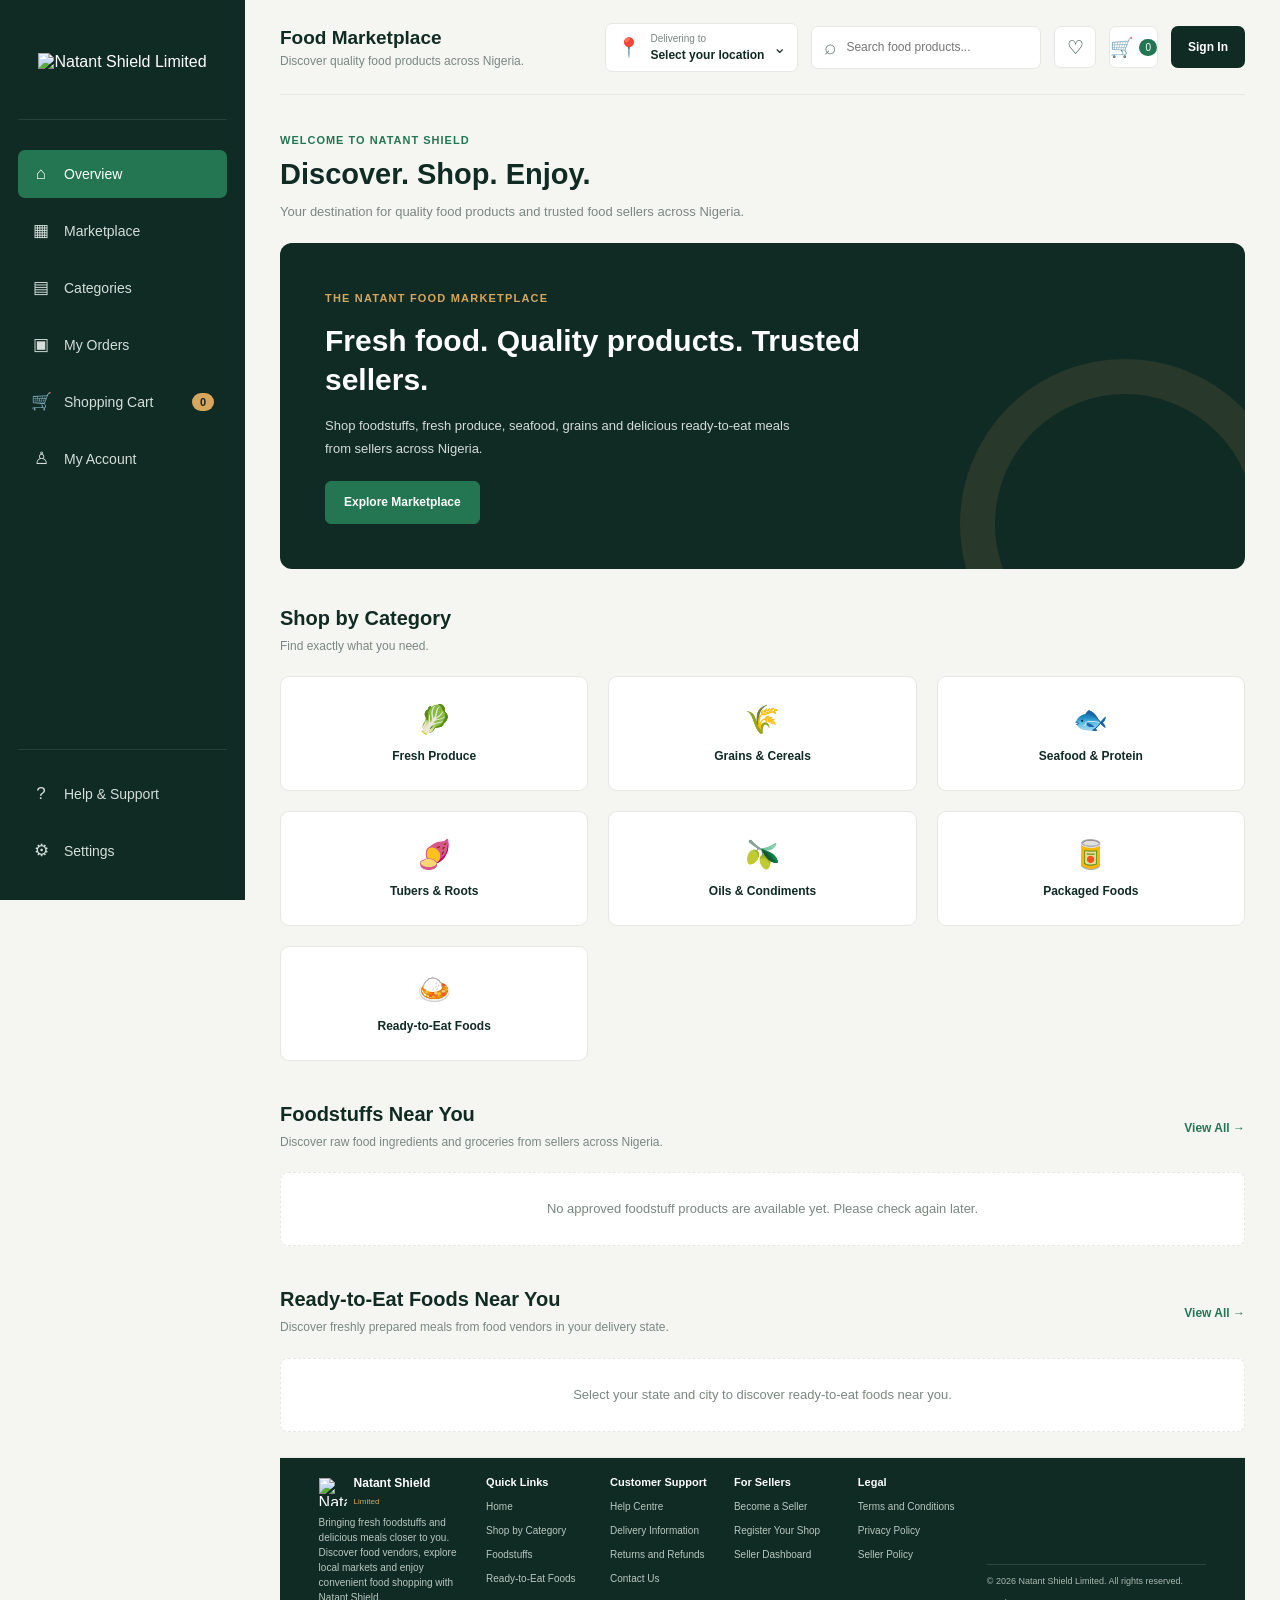
==== commit f266bce5: "project 2.0" ====
--- a/index.html
+++ b/index.html
@@ -1076,25 +1076,114 @@
              FOOTER
         ================================== -->
 
-        <footer class="main-footer">
-
-            <div>
-
-                <h3>Natant Shield Limited</h3>
-
-                <p>
-                    Connecting customers with food sellers across Nigeria.
-                </p>
+       
+<!-- ========================================
+     NATANT SHIELD MAIN FOOTER
+======================================== -->
+
+<footer class="main-footer">
+
+    <div class="footer-container">
+
+        <!-- COMPANY INFORMATION -->
+        <div class="footer-column footer-about">
+
+            <div class="footer-brand">
+
+                <img src="Assets/logo.png" alt="Natant Shield Logo">
+
+                <div>
+                    <h2>Natant Shield</h2>
+                    <span>Limited</span>
+                </div>
 
             </div>
 
-
             <p>
-                &copy; 2026 Natant Shield Limited.
-                All rights reserved.
+                Bringing fresh foodstuffs and delicious meals
+                closer to you. Discover food vendors, explore
+                local markets and enjoy convenient food shopping
+                with Natant Shield.
             </p>
 
-        </footer>
+        </div>
+
+
+        <!-- QUICK LINKS -->
+        <div class="footer-column">
+
+            <h3>Quick Links</h3>
+
+            <ul>
+                <li><a href="index.html">Home</a></li>
+                <li><a href="#categories">Shop by Category</a></li>
+                <li><a href="#foodstuffsSection">Foodstuffs</a></li>
+                <li><a href="#readyFoodsSection">Ready-to-Eat Foods</a></li>
+            </ul>
+
+        </div>
+
+
+        <!-- CUSTOMER SUPPORT -->
+        <div class="footer-column">
+
+            <h3>Customer Support</h3>
+
+            <ul>
+                <li><a href="#help">Help Centre</a></li>
+                <li><a href="#delivery">Delivery Information</a></li>
+                <li><a href="#returns">Returns and Refunds</a></li>
+                <li><a href="#contact">Contact Us</a></li>
+            </ul>
+
+        </div>
+
+
+        <!-- SELLERS -->
+        <div class="footer-column">
+
+            <h3>For Sellers</h3>
+
+            <ul>
+                <li><a href="Seller/seller.html">Become a Seller</a></li>
+                <li><a href="Seller/seller.html#shop-registration">Register Your Shop</a></li>
+                <li><a href="Seller/seller.html#dashboard">Seller Dashboard</a></li>
+            </ul>
+
+        </div>
+
+
+        <!-- LEGAL -->
+        <div class="footer-column">
+
+            <h3>Legal</h3>
+
+            <ul>
+                <li><a href="#terms">Terms and Conditions</a></li>
+                <li><a href="#privacy">Privacy Policy</a></li>
+                <li><a href="#seller-policy">Seller Policy</a></li>
+            </ul>
+
+        </div>
+
+    </div>
+
+
+    <!-- FOOTER BOTTOM -->
+    <div class="footer-bottom">
+
+        <p>
+            © <span id="footerYear">2026</span>
+            Natant Shield Limited. All rights reserved.
+        </p>
+
+        <p>
+            Freshness You Can Trust.
+        </p>
+
+    </div>
+
+</footer>
 
 
     </main>
--- a/Shared/style.css
+++ b/Shared/style.css
@@ -1603,6 +1603,122 @@
     }
 }
 
+/* ========================================
+   COMPACT MAIN FOOTER
+======================================== */
+
+.main-footer {
+    background: #102A24;
+    color: #fff;
+    margin-top: 25px;
+    padding: 18px 4% 0;
+}
+
+.footer-container {
+    max-width: 1400px;
+    margin: 0 auto;
+    display: grid;
+    grid-template-columns: 1.4fr repeat(4, 1fr);
+    gap: 15px;
+    padding-bottom: 15px;
+}
+
+.footer-column h3 {
+    font-size: 11px;
+    margin-bottom: 8px;
+    color: #fff;
+}
+
+.footer-brand {
+    display: flex;
+    align-items: center;
+    gap: 7px;
+    margin-bottom: 7px;
+}
+
+.footer-brand img {
+    width: 28px;
+    height: 28px;
+    object-fit: contain;
+}
+
+.footer-brand h2 {
+    font-size: 12px;
+    color: #fff;
+}
+
+.footer-brand span {
+    font-size: 8px;
+    color: #D6A75D;
+}
+
+.footer-about > p {
+    max-width: 220px;
+    color: #B9C8BF;
+    font-size: 10px;
+    line-height: 1.5;
+}
+
+.footer-column ul {
+    list-style: none;
+    display: flex;
+    flex-direction: column;
+    gap: 6px;
+}
+
+.footer-column ul li a {
+    color: #B9C8BF;
+    font-size: 10px;
+    transition: 0.2s ease;
+}
+
+.footer-column ul li a:hover {
+    color: #D6A75D;
+}
+
+.footer-bottom {
+    max-width: 1400px;
+    margin: 0 auto;
+    padding: 9px 0;
+    border-top: 1px solid rgba(255,255,255,0.13);
+    display: flex;
+    justify-content: space-between;
+    align-items: center;
+    gap: 8px;
+    flex-wrap: wrap;
+}
+
+.footer-bottom p {
+    color: #AABAB0;
+    font-size: 9px;
+}
+
+@media (max-width: 800px) {
+    .footer-container {
+        grid-template-columns: repeat(3, 1fr);
+        gap: 15px;
+    }
+
+    .footer-about {
+        grid-column: span 3;
+    }
+}
+
+@media (max-width: 500px) {
+    .footer-container {
+        grid-template-columns: repeat(2, 1fr);
+        gap: 15px 10px;
+    }
+
+    .footer-about {
+        grid-column: span 2;
+    }
+
+    .footer-bottom {
+        flex-direction: column;
+        align-items: flex-start;
+    }
+}
 
 /* =========================================
    END OF NATANT SHIELD STYLESHEET
